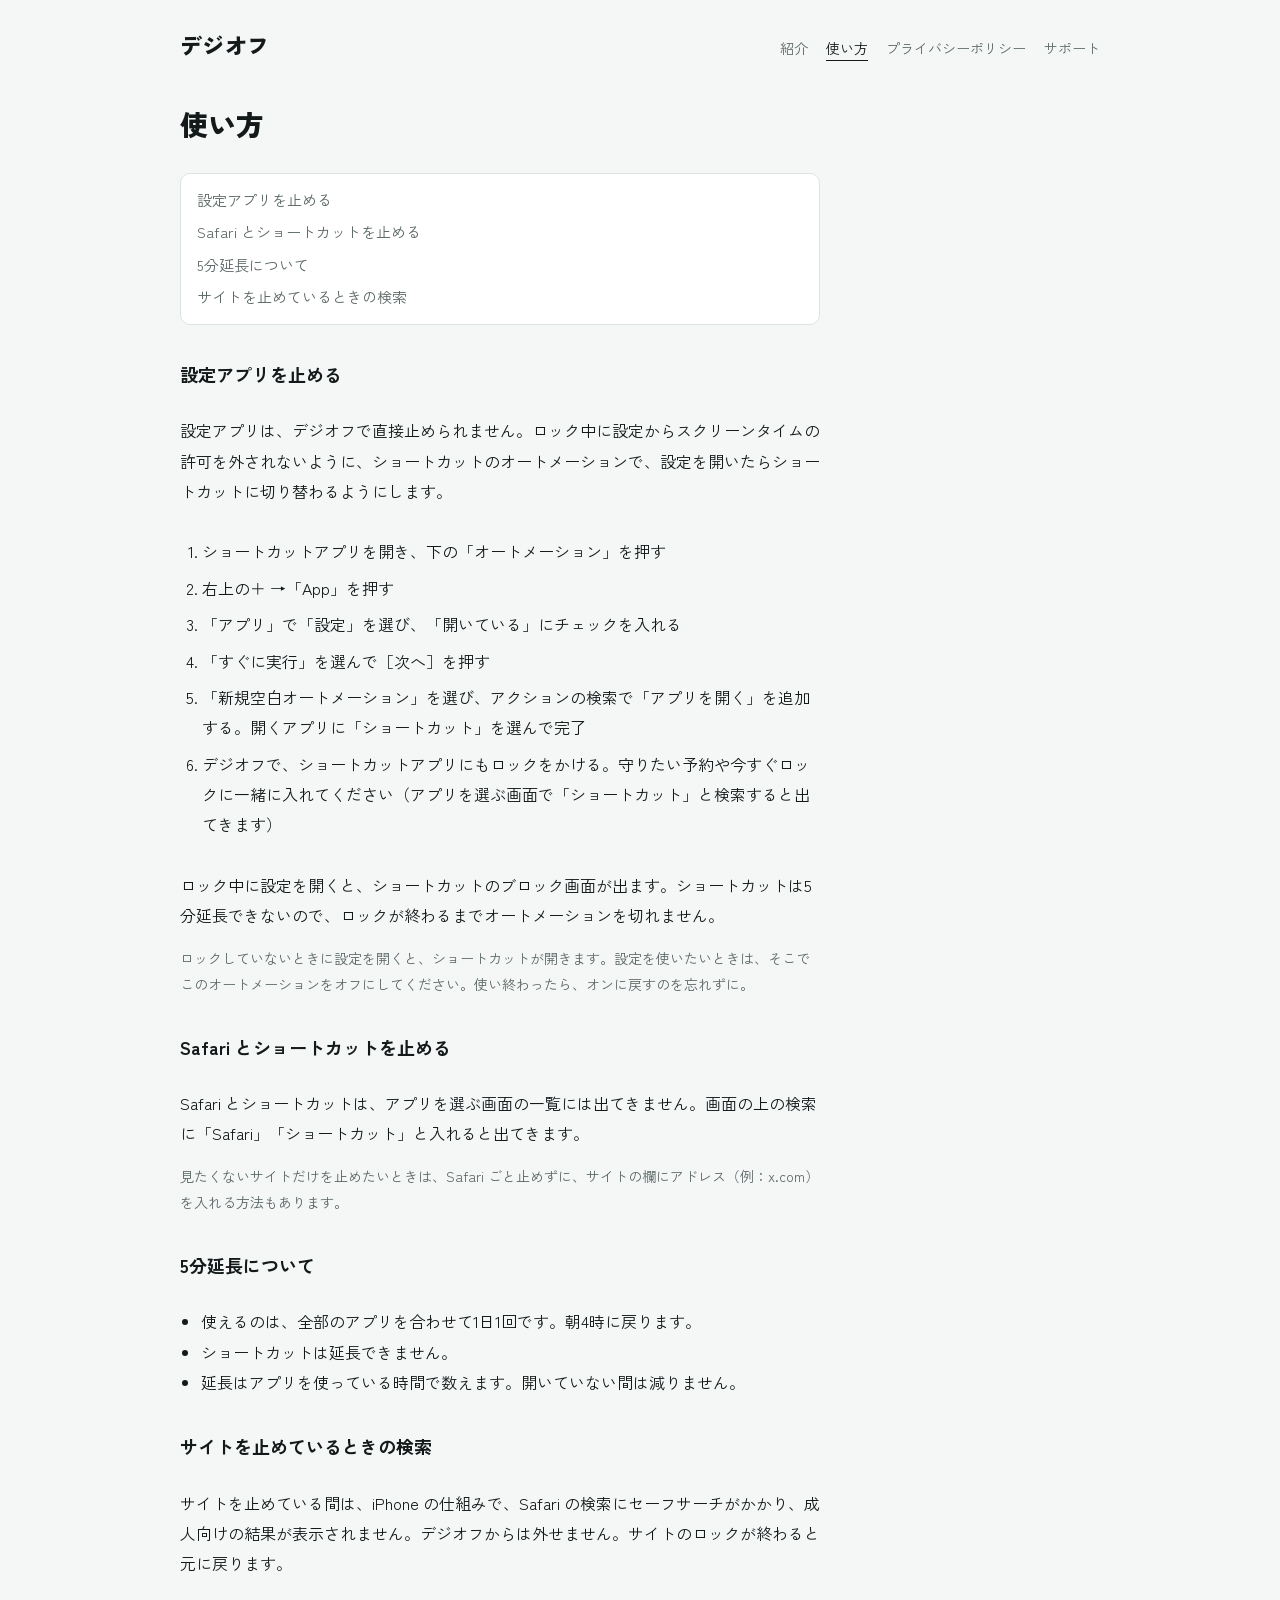
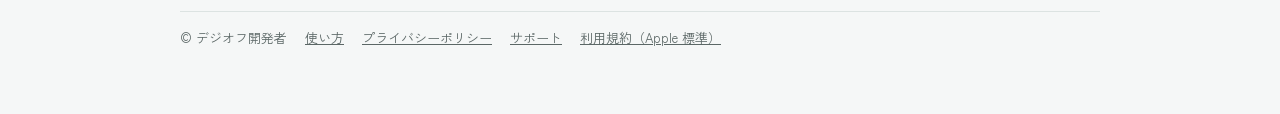
==== help.html @ 822a3243 "使い方のページを足す（設定アプリ・Safari・ショートカットを止める方法、5分延長、検索の注意） Co-Authored-By: Claude Opus 5.5 <noreply@anthropic" ====
<!doctype html>
<html lang="ja">
<head>
<meta charset="utf-8">
<meta name="viewport" content="width=device-width, initial-scale=1, viewport-fit=cover">
<title>使い方 | デジオフ</title>
<meta name="description" content="デジオフの使い方。設定アプリやSafari、ショートカットを止める方法など">
<link rel="preconnect" href="https://fonts.googleapis.com">
<link rel="stylesheet" href="https://fonts.googleapis.com/css2?family=Zen+Kaku+Gothic+New:wght@400;500;700;900&display=swap">
<link rel="stylesheet" href="style.css">
</head>
<body>
<div class="wrap">
  <header>
    <a class="logo" href="index.html">デジオフ</a>
    <nav aria-label="ページ">
      <a href="index.html">紹介</a>
      <a href="help.html" aria-current="page">使い方</a>
      <a href="privacy.html">プライバシーポリシー</a>
      <a href="support.html">サポート</a>
    </nav>
  </header>

  <main id="help" class="doc">
    <h1>使い方</h1>
    <nav class="toc" aria-label="目次">
      <a href="#settings">設定アプリを止める</a>
      <a href="#search">Safari とショートカットを止める</a>
      <a href="#extension">5分延長について</a>
      <a href="#safesearch">サイトを止めているときの検索</a>
    </nav>

    <h2 id="settings">設定アプリを止める</h2>
    <p>設定アプリは、デジオフで直接止められません。ロック中に設定からスクリーンタイムの許可を外されないように、ショートカットのオートメーションで、設定を開いたらショートカットに切り替わるようにします。</p>
    <ol>
      <li>ショートカットアプリを開き、下の「オートメーション」を押す</li>
      <li>右上の＋ →「App」を押す</li>
      <li>「アプリ」で「設定」を選び、「開いている」にチェックを入れる</li>
      <li>「すぐに実行」を選んで［次へ］を押す</li>
      <li>「新規空白オートメーション」を選び、アクションの検索で「アプリを開く」を追加する。開くアプリに「ショートカット」を選んで完了</li>
      <li>デジオフで、ショートカットアプリにもロックをかける。守りたい予約や今すぐロックに一緒に入れてください（アプリを選ぶ画面で「ショートカット」と検索すると出てきます）</li>
    </ol>
    <p>ロック中に設定を開くと、ショートカットのブロック画面が出ます。ショートカットは5分延長できないので、ロックが終わるまでオートメーションを切れません。</p>
    <p class="small">ロックしていないときに設定を開くと、ショートカットが開きます。設定を使いたいときは、そこでこのオートメーションをオフにしてください。使い終わったら、オンに戻すのを忘れずに。</p>

    <h2 id="search">Safari とショートカットを止める</h2>
    <p>Safari とショートカットは、アプリを選ぶ画面の一覧には出てきません。画面の上の検索に「Safari」「ショートカット」と入れると出てきます。</p>
    <p class="small">見たくないサイトだけを止めたいときは、Safari ごと止めずに、サイトの欄にアドレス（例：x.com）を入れる方法もあります。</p>

    <h2 id="extension">5分延長について</h2>
    <ul>
      <li>使えるのは、全部のアプリを合わせて1日1回です。朝4時に戻ります。</li>
      <li>ショートカットは延長できません。</li>
      <li>延長はアプリを使っている時間で数えます。開いていない間は減りません。</li>
    </ul>

    <h2 id="safesearch">サイトを止めているときの検索</h2>
    <p>サイトを止めている間は、iPhone の仕組みで、Safari の検索にセーフサーチがかかり、成人向けの結果が表示されません。デジオフからは外せません。サイトのロックが終わると元に戻ります。</p>
  </main>

  <footer>
    <span>© デジオフ開発者</span>
    <a href="help.html">使い方</a>
    <a href="privacy.html">プライバシーポリシー</a>
    <a href="support.html">サポート</a>
    <a href="https://www.apple.com/legal/internet-services/itunes/dev/stdeula/">利用規約（Apple 標準）</a>
  </footer>
</div>
</body>
</html>
---- style.css ----
/* 画面写真1枚と、作った人の文章を横に並べる。紹介以外は素の文書 */
:root {
  --bg: #F5F7F7;
  --paper: #FFFFFF;
  --ink: #141A1A;
  --muted: #5B6766;
  --accent: #0B7F7F;
  --line: #DCE3E2;
  --draft: #FFF1C7;
  --font: 'Zen Kaku Gothic New', 'Hiragino Sans', 'Hiragino Kaku Gothic ProN', 'Noto Sans JP', sans-serif;
}
@media (prefers-color-scheme: dark) { :root:not([data-theme="light"]) {
  --bg: #0B1010; --paper: #131A1A; --ink: #EEF2F2; --muted: #93A19F; --accent: #3CCFCF; --line: #26302F; --draft: #3A2F12; color-scheme: dark } }
:root[data-theme="dark"] {
  --bg: #0B1010; --paper: #131A1A; --ink: #EEF2F2; --muted: #93A19F; --accent: #3CCFCF; --line: #26302F; --draft: #3A2F12; color-scheme: dark }

:root { padding-top: env(safe-area-inset-top, 0px); padding-bottom: env(safe-area-inset-bottom, 0px); }
body { margin: 0; background: var(--bg); color: var(--ink); font-family: var(--font); font-size: 16px; line-height: 1.9;
  padding-left: max(16px, env(safe-area-inset-left, 0px)); padding-right: max(16px, env(safe-area-inset-right, 0px)); }
.wrap { max-width: 920px; margin: 0 auto; padding-block: 24px 64px; display: flex; flex-direction: column; gap: 32px; }
header { display: flex; align-items: baseline; justify-content: space-between; gap: 16px; flex-wrap: wrap; }
.logo { font-size: 22px; font-weight: 900; letter-spacing: 0.02em; text-decoration: none; color: var(--ink); }
nav { display: flex; gap: 18px; font-size: 14px; flex-wrap: wrap; }
nav a { color: var(--muted); text-decoration: none; }
nav a[aria-current="page"] { color: var(--ink); text-decoration: underline; text-underline-offset: 6px; }
a { color: var(--accent); }
a:focus-visible { outline: 2px solid var(--accent); outline-offset: 3px; }
p, ul, dl { margin: 0; }

/* 紹介 */
#about { display: flex; flex-direction: column; gap: 40px; }
.intro { display: grid; grid-template-columns: 300px 1fr; gap: 48px; align-items: start; }
.phone { width: 100%; max-width: 300px; border-radius: 40px; border: 8px solid #1B2322; display: block; box-shadow: 0 24px 60px rgba(0,0,0,.18); }
.story { display: flex; flex-direction: column; gap: 18px; min-width: 0; max-width: 34em; }
.story h1 { margin: 0; font-size: clamp(30px, 5vw, 40px); line-height: 1.35; font-weight: 900; text-wrap: balance; }
.story .sign { color: var(--muted); font-size: 14px; }
.store { align-self: flex-start; border: 1px solid var(--line); border-radius: 10px; padding: 8px 16px; color: var(--muted); font-size: 14px; }
.uses { display: grid; grid-template-columns: 1fr 1fr; gap: 40px; border-top: 1px solid var(--line); padding-top: 28px; }
.features { display: flex; flex-direction: column; gap: 20px; border-top: 1px solid var(--line); padding-top: 28px; }
.features h2 { margin: 0; font-size: 18px; font-weight: 700; }
.shots { display: grid; grid-template-columns: repeat(3, minmax(0, 1fr)); gap: 44px 32px; }
.shots figure { margin: 0; display: flex; flex-direction: column; gap: 14px; min-width: 0; }
.shots img { width: 100%; max-width: 240px; border-radius: 30px; border: 6px solid #1B2322; display: block; }
.shots figcaption { display: flex; flex-direction: column; gap: 4px; font-size: 15px; line-height: 1.7; }
.shots figcaption > span { color: var(--muted); }
.price { display: inline-block; margin-left: 8px; font-size: 12px; font-weight: 700; line-height: 1; padding: 4px 8px; border-radius: 6px; border: 1px solid var(--line); color: var(--muted); vertical-align: 2px; }
.price.free { border-color: var(--accent); color: var(--accent); }
.uses h2, .doc h2 { margin: 0 0 10px; font-size: 18px; font-weight: 700; }
.uses ul { padding-left: 1.2em; display: flex; flex-direction: column; gap: 4px; }
.time { font-variant-numeric: tabular-nums; font-weight: 700; }
.small { color: var(--muted); font-size: 14px; }

/* 文書 */
.doc { max-width: 40em; display: flex; flex-direction: column; gap: 14px; }
.doc h1 { margin: 0 0 8px; font-size: 28px; font-weight: 900; }
.doc h2 { margin-top: 18px; }
.doc ul { padding-left: 1.3em; }
.doc dt { font-weight: 700; margin-top: 14px; }
.doc dd { margin: 2px 0 0; }
.mail { font-weight: 700; user-select: all; }
footer { border-top: 1px solid var(--line); padding-top: 14px; color: var(--muted); font-size: 13px; display: flex; gap: 18px; flex-wrap: wrap; }
footer a { color: var(--muted); }

@media (max-width: 720px) {
  .intro { grid-template-columns: 1fr; gap: 28px; }
  .phone { max-width: 240px; margin: 0 auto; }
  .uses { grid-template-columns: 1fr; gap: 24px; }
  .shots { grid-template-columns: repeat(2, minmax(0, 1fr)); gap: 32px 18px; }
  .shots img { border-radius: 22px; border-width: 4px; }
}

.toc { display: flex; flex-direction: column; gap: 4px; background: var(--paper); border: 1px solid var(--line); border-radius: 10px; padding: 12px 16px; font-size: 15px; }
.doc ol { padding-left: 1.4em; display: flex; flex-direction: column; gap: 6px; }
.doc h2[id] { scroll-margin-top: 16px; }
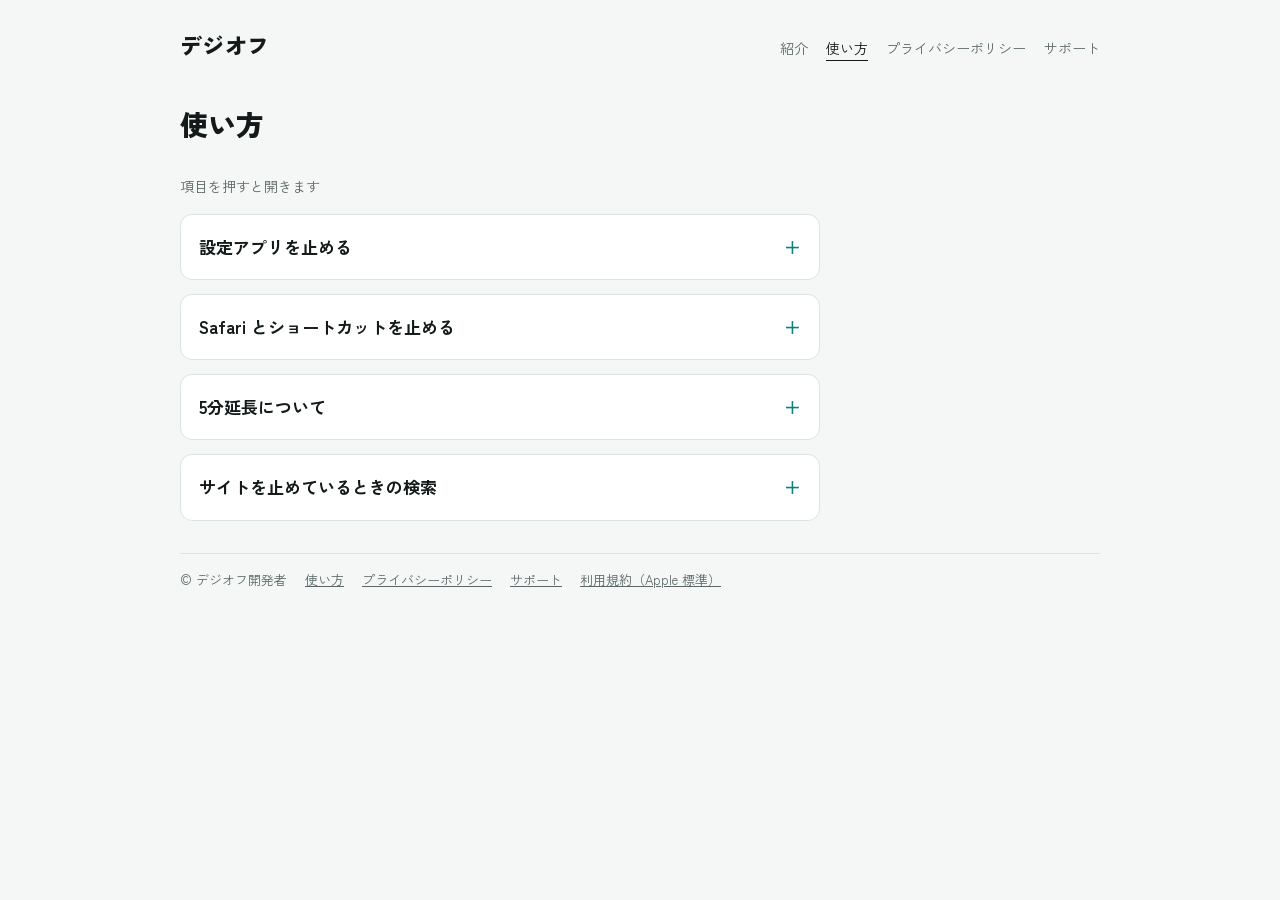
==== commit a9724845: "使い方のページを、項目ごとの枠と押すと開く形にし、文字を見やすくする 延長しないアプリと、ショートカットを常時ロックに入れたときの注意も足す。  Co-Authored-By: Claude Opus" ====
--- a/help.html
+++ b/help.html
@@ -23,39 +23,52 @@
 
   <main id="help" class="doc">
     <h1>使い方</h1>
-    <nav class="toc" aria-label="目次">
-      <a href="#settings">設定アプリを止める</a>
-      <a href="#search">Safari とショートカットを止める</a>
-      <a href="#extension">5分延長について</a>
-      <a href="#safesearch">サイトを止めているときの検索</a>
-    </nav>
+    <p class="small">項目を押すと開きます</p>
 
-    <h2 id="settings">設定アプリを止める</h2>
-    <p>設定アプリは、デジオフで直接止められません。ロック中に設定からスクリーンタイムの許可を外されないように、ショートカットのオートメーションで、設定を開いたらショートカットに切り替わるようにします。</p>
-    <ol>
-      <li>ショートカットアプリを開き、下の「オートメーション」を押す</li>
-      <li>右上の＋ →「App」を押す</li>
-      <li>「アプリ」で「設定」を選び、「開いている」にチェックを入れる</li>
-      <li>「すぐに実行」を選んで［次へ］を押す</li>
-      <li>「新規空白オートメーション」を選び、アクションの検索で「アプリを開く」を追加する。開くアプリに「ショートカット」を選んで完了</li>
-      <li>デジオフで、ショートカットアプリにもロックをかける。守りたい予約や今すぐロックに一緒に入れてください（アプリを選ぶ画面で「ショートカット」と検索すると出てきます）</li>
-    </ol>
-    <p>ロック中に設定を開くと、ショートカットのブロック画面が出ます。ショートカットは5分延長できないので、ロックが終わるまでオートメーションを切れません。</p>
-    <p class="small">ロックしていないときに設定を開くと、ショートカットが開きます。設定を使いたいときは、そこでこのオートメーションをオフにしてください。使い終わったら、オンに戻すのを忘れずに。</p>
+    <details class="item" id="settings">
+      <summary>設定アプリを止める</summary>
+      <div class="body">
+        <p>設定アプリは、デジオフで直接止められません。ロック中に設定からスクリーンタイムの許可を外されないように、ショートカットのオートメーションで、設定を開いたらショートカットに切り替わるようにします。</p>
+        <ol>
+          <li>ショートカットアプリを開き、下の「オートメーション」を押す</li>
+          <li>右上の＋ →「App」を押す</li>
+          <li>「アプリ」で「設定」を選び、「開いている」にチェックを入れる</li>
+          <li>「すぐに実行」を選んで［次へ］を押す</li>
+          <li>「新規空白オートメーション」を選び、アクションの検索で「アプリを開く」を追加する。開くアプリに「ショートカット」を選んで完了</li>
+          <li>デジオフで、ショートカットアプリにもロックをかける。守りたい予約や今すぐロックに一緒に入れてください（アプリを選ぶ画面で「ショートカット」と検索すると出てきます）</li>
+        </ol>
+        <p>ロック中に設定を開くと、ショートカットのブロック画面が出ます。ショートカットは5分延長できないので、ロックが終わるまでオートメーションを切れません。</p>
+        <p class="note">ショートカットを常時ロックに入れると、外すまでの24時間、設定アプリが使えなくなります。予約や今すぐロックに入れるのがおすすめです。</p>
+        <p class="note">ロックしていないときに設定を開くと、ショートカットが開きます。設定を使いたいときは、そこでこのオートメーションをオフにしてください。使い終わったら、オンに戻すのを忘れずに。</p>
+      </div>
+    </details>
 
-    <h2 id="search">Safari とショートカットを止める</h2>
-    <p>Safari とショートカットは、アプリを選ぶ画面の一覧には出てきません。画面の上の検索に「Safari」「ショートカット」と入れると出てきます。</p>
-    <p class="small">見たくないサイトだけを止めたいときは、Safari ごと止めずに、サイトの欄にアドレス（例：x.com）を入れる方法もあります。</p>
+    <details class="item" id="search">
+      <summary>Safari とショートカットを止める</summary>
+      <div class="body">
+        <p>Safari とショートカットは、アプリを選ぶ画面の一覧には出てきません。画面の上の検索に「Safari」「ショートカット」と入れると出てきます。</p>
+        <p class="note">見たくないサイトだけを止めたいときは、Safari ごと止めずに、サイトの欄にアドレス（例：x.com）を入れる方法もあります。</p>
+      </div>
+    </details>
 
-    <h2 id="extension">5分延長について</h2>
-    <ul>
-      <li>使えるのは、全部のアプリを合わせて1日1回です。朝4時に戻ります。</li>
-      <li>ショートカットは延長できません。</li>
-      <li>延長はアプリを使っている時間で数えます。開いていない間は減りません。</li>
-    </ul>
+    <details class="item" id="extension">
+      <summary>5分延長について</summary>
+      <div class="body">
+        <ul>
+          <li>使えるのは、全部のアプリを合わせて1日1回です。朝4時に戻ります。</li>
+          <li>延長はアプリを使っている時間で数えます。開いていない間は減りません。</li>
+          <li>ショートカットは延長できません。</li>
+          <li>ほかにも延長させたくないアプリは、設定の「5分延長」→「延長しないアプリ」に入れてください。足すとすぐ有効になり、外すのは24時間後です。</li>
+        </ul>
+      </div>
+    </details>
 
-    <h2 id="safesearch">サイトを止めているときの検索</h2>
-    <p>サイトを止めている間は、iPhone の仕組みで、Safari の検索にセーフサーチがかかり、成人向けの結果が表示されません。デジオフからは外せません。サイトのロックが終わると元に戻ります。</p>
+    <details class="item" id="safesearch">
+      <summary>サイトを止めているときの検索</summary>
+      <div class="body">
+        <p>サイトを止めている間は、iPhone の仕組みで、Safari の検索にセーフサーチがかかり、成人向けの結果が表示されません。デジオフからは外せません。サイトのロックが終わると元に戻ります。</p>
+      </div>
+    </details>
   </main>
 
   <footer>
--- a/style.css
+++ b/style.css
@@ -10,9 +10,9 @@
   --font: 'Zen Kaku Gothic New', 'Hiragino Sans', 'Hiragino Kaku Gothic ProN', 'Noto Sans JP', sans-serif;
 }
 @media (prefers-color-scheme: dark) { :root:not([data-theme="light"]) {
-  --bg: #0B1010; --paper: #131A1A; --ink: #EEF2F2; --muted: #93A19F; --accent: #3CCFCF; --line: #26302F; --draft: #3A2F12; color-scheme: dark } }
+  --bg: #0B1010; --paper: #151D1D; --ink: #F2F6F6; --muted: #B3C0BE; --accent: #3CCFCF; --line: #26302F; --draft: #3A2F12; color-scheme: dark } }
 :root[data-theme="dark"] {
-  --bg: #0B1010; --paper: #131A1A; --ink: #EEF2F2; --muted: #93A19F; --accent: #3CCFCF; --line: #26302F; --draft: #3A2F12; color-scheme: dark }
+  --bg: #0B1010; --paper: #151D1D; --ink: #F2F6F6; --muted: #B3C0BE; --accent: #3CCFCF; --line: #26302F; --draft: #3A2F12; color-scheme: dark }
 
 :root { padding-top: env(safe-area-inset-top, 0px); padding-bottom: env(safe-area-inset-bottom, 0px); }
 body { margin: 0; background: var(--bg); color: var(--ink); font-family: var(--font); font-size: 16px; line-height: 1.9;
@@ -72,3 +72,13 @@
 .toc { display: flex; flex-direction: column; gap: 4px; background: var(--paper); border: 1px solid var(--line); border-radius: 10px; padding: 12px 16px; font-size: 15px; }
 .doc ol { padding-left: 1.4em; display: flex; flex-direction: column; gap: 6px; }
 .doc h2[id] { scroll-margin-top: 16px; }
+
+/* 使い方：項目ごとに枠で区切り、押すと開く */
+.item { background: var(--paper); border: 1px solid var(--line); border-radius: 12px; }
+.item summary { cursor: pointer; list-style: none; padding: 16px 18px; font-size: 17px; font-weight: 700; display: flex; justify-content: space-between; align-items: center; gap: 12px; }
+.item summary::-webkit-details-marker { display: none; }
+.item summary::after { content: "＋"; color: var(--accent); font-weight: 700; }
+.item[open] summary::after { content: "−"; }
+.item summary:focus-visible { outline: 2px solid var(--accent); outline-offset: 2px; border-radius: 12px; }
+.item .body { padding: 0 18px 18px; display: flex; flex-direction: column; gap: 12px; border-top: 1px solid var(--line); padding-top: 14px; }
+.note { font-size: 14px; color: var(--ink); background: var(--bg); border-left: 3px solid var(--accent); padding: 8px 12px; border-radius: 4px; margin: 0; }
